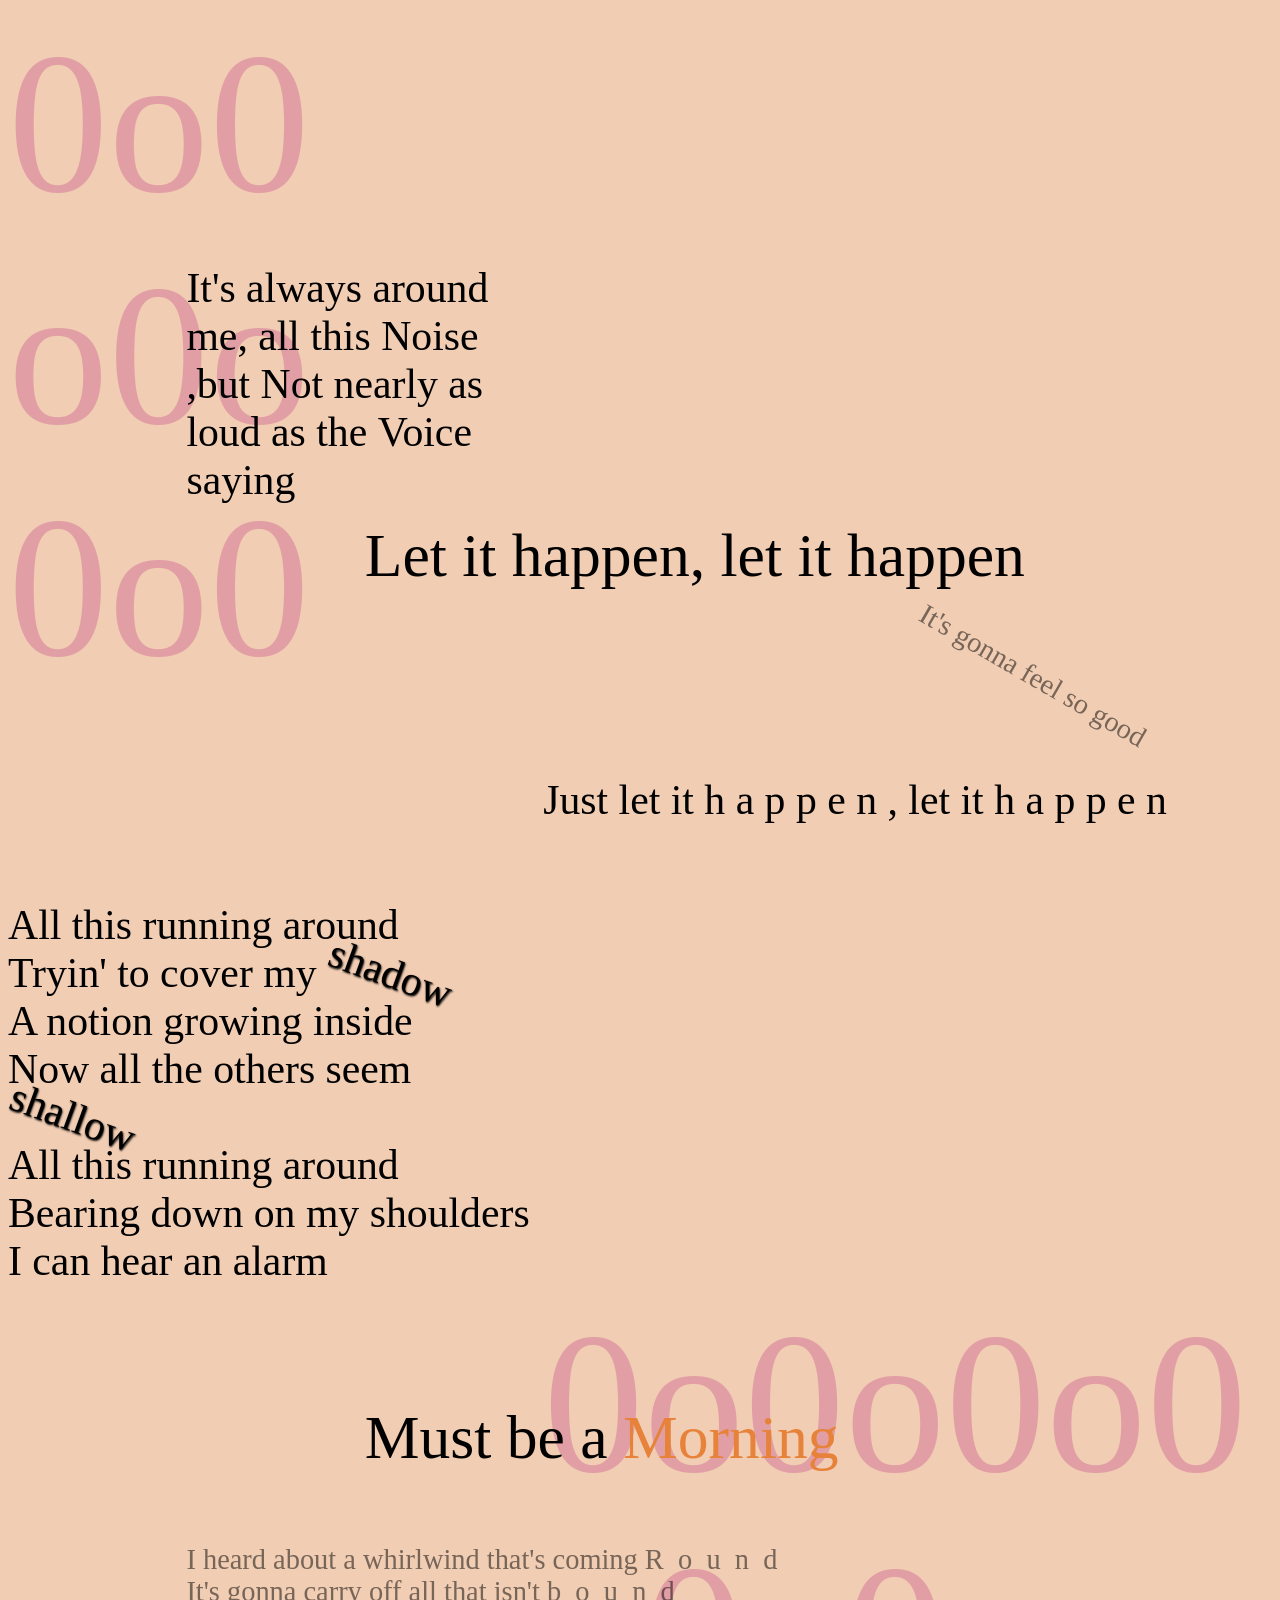
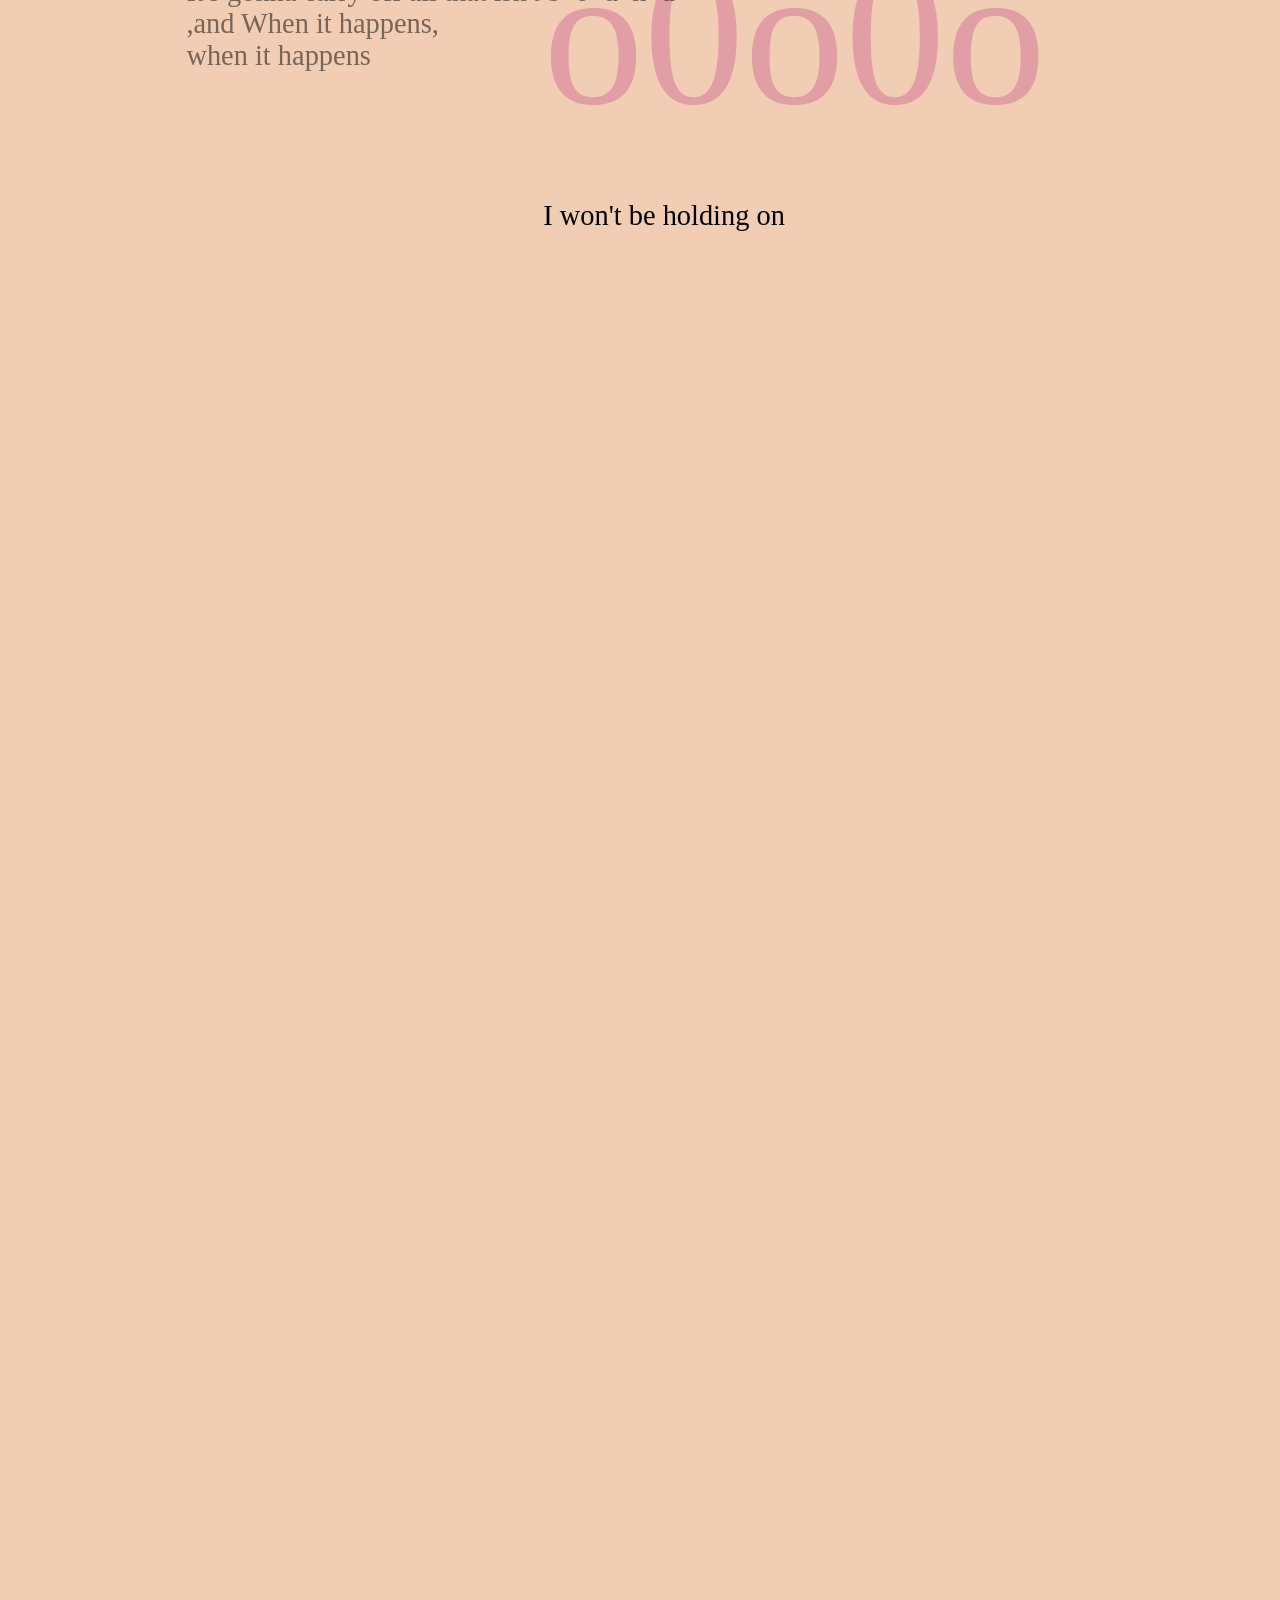
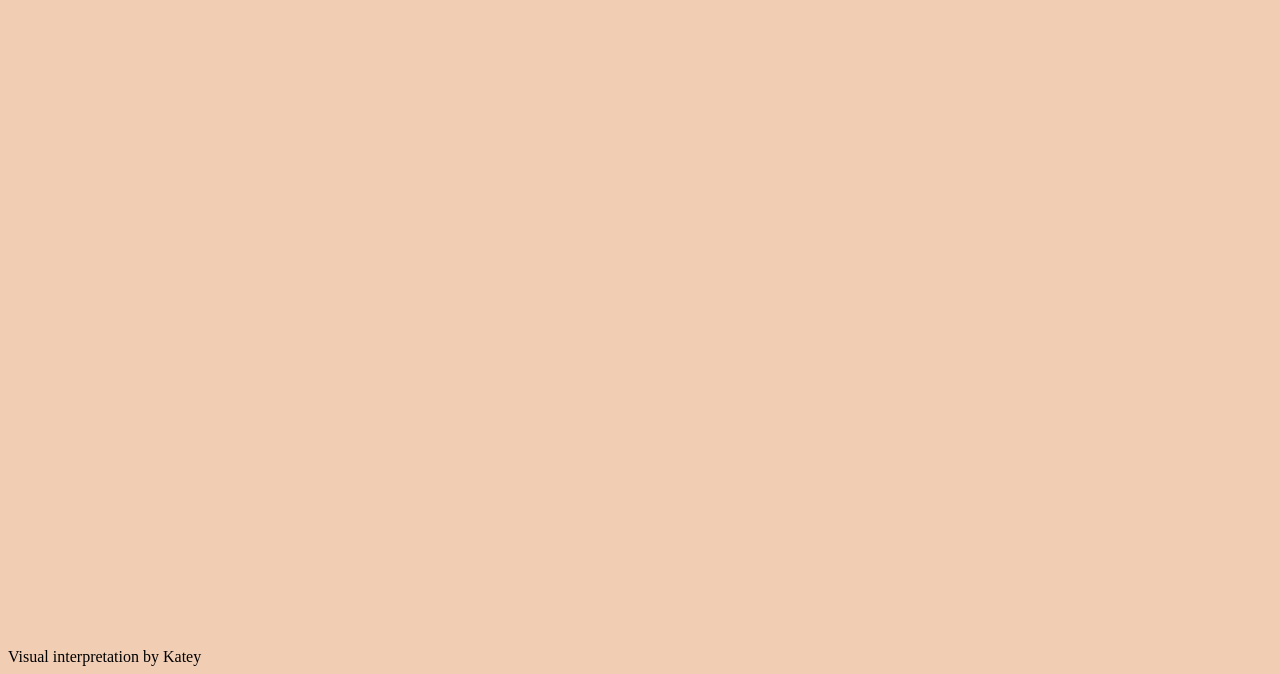
==== letithappen/index.html @ fb144a27 "let it happen" ====
<!doctype html>
<html lang="en">
  <head>
    <meta charset="UTF-8" />
    <meta name="viewport" content="width=device-width, initial-scale=1.0" />
    <meta http-equiv="X-UA-Compatible" content="ie=edge" />
    <title>Let it happen</title>
    <link rel="stylesheet" href="letithappen.css" />
    <meta name="copyright" content="Design by …" />
    <meta name="description" content="…" />
    <meta name="keywords" content="…" />
  </head>
  <body>
    <!-- <header>Let it happen Tame Impala</header> -->

    <main>
      <eerste-beat>0o0o0o0o0</eerste-beat>

      <couplet-een>
        It's always around me, all this <span>Noise</span> <br />

        ,but Not nearly as loud as the <span>Voice</span> <br />
        saying
      </couplet-een>

      <eerste-refrein> Let it happen, let it happen </eerste-refrein>

      <zacht-refrein> It's gonna feel so good </zacht-refrein>

      <tweede-refrein>
        Just let it <span>happen</span>, let it <span>happen</span>
      </tweede-refrein>

      <couplet-twee>
        All this running around <br />
        Tryin' to cover my <span>shadow</span> <br />
        A notion growing inside <br />
        Now all the others seem <span>shallow</span> <br />
        All this running around <br />
        Bearing down on my shoulders <br />
        I can hear an alarm<br />
      </couplet-twee>

      <p>Must be a <span> Morning</span></p>

      <tweede-beat>0o0o0o0o0o0o</tweede-beat>

      <couplet-drie>
        I heard about a whirlwind that's coming <span>Round</span> <br />
        It's gonna carry off all that isn't <span>bound</span> <br />
        ,and When it happens,<br />
        when it happens <br />
      </couplet-drie>

      <zacht-couplet> I won't be holding on </zacht-couplet>

      <!-- So let it
      happen, let it happen All this running around I can't fight it much longer
      Something's tryin' to get out And it's never been closer If my take-off
      fails Make up some other story But if I never come back Tell my mother I'm
      sorry (I cannot vanish, you will not scare me) (Try to get through it, try
      to push through it) (You were not thinking that I will not do it) (They be
      lovin' someone and I'm another story) (Take the next ticket, get the next
      train) (Why would I do it?) (Anyone'd think that-) (I cannot vanish, you
      will not scare me) (Try to get through it, try to push through it) (You
      were not thinking that I will not do it) (They be lovin' someone and I'm
      another story) (Take the next ticket, get the next train) (Why would I do
      it?) (Anyone'd think that-) (I cannot vanish, you will not scare me) (Try
      to get through it, try to push through it) (You were not thinking that I
      will not do it) (They be lovin' someone and I'm another story) (Take the
      next ticket, get the next train) (Why would I do it?) (Anyone'd think
      that-) Baby, now I'm ready, moving on Oh, but maybe I was ready all along
      Oh, I'm ready for the moment and the sound Oh, but maybe I was ready all
      along Baby, now I'm ready, moving on Oh, but maybe I was ready all along
      Oh, I'm ready for the moment and the sound Oh, but maybe I was ready all
      along  -->
    </main>
    <footer>Visual interpretation by Katey</footer>
  </body>
</html>
---- letithappen/letithappen.css ----
/* MARK: fonts */
@font-face {
  font-family: "Seraphs";
  src: url("style/SeraphsVF.woff2") format("woff2"); /* Modern Browsers */
}

html {
  color-scheme: light dark;

  --bg: light-dark(#f1cdb3, rgb(0, 0, 0));
  --color: light-dark(rgb(0, 0, 0), #f1cdb3);
  --accent-color: #cc7743;
  --border-width: 0.1em;

  --whitespace: 2em;
  --whitespace-s: 1em;
  --whitespace-xs: 0.5em;

  /* MARK: textgrootte klein=0 groot=6 */
  --step-0: clamp(1rem, 0.9167rem + 0.3704vw, 1.25rem);
  --step-1: clamp(1.2rem, 0.975rem + 1vw, 1.875rem);
  --step-2: clamp(1.44rem, 0.9825rem + 2.0333vw, 2.8125rem);
  --step-3: clamp(1.728rem, 0.8978rem + 3.69vw, 4.2188rem);
  --step-4: clamp(2.0736rem, 0.6554rem + 6.303vw, 6.3281rem);
  --step-5: clamp(2.4883rem, 0.1537rem + 10.3761vw, 9.4922rem);
  --step-6: clamp(2.986rem, -0.7648rem + 16.6701vw, 14.2383rem);
}

body {
  font-family: "Seraphs";
  background-color: var(--bg);
  color: var(--color);
}

/**************************
* MARK: Typografie
**************************/
main {
  min-height: 100vh;

  span {
    font-variation-settings:
      "wght" 100,
      "SRFS" 13;
  }

  eerste-beat {
    font-size: var(--step-6);
    color: #d37196;
    margin: 0;

    font-variation-settings:
      "wght" 200,
      "SRFS" 29;
    font-feature-settings: "tnum";

    grid-column-start: 1;
    grid-column-end: 3;
    grid-row-start: 1;
    grid-row-end: 4;

    overflow-wrap: anywhere;
    opacity: 0.5;
    z-index: -1;
  }
  /* https://developer.mozilla.org/en-US/docs/Web/CSS/Reference/Properties/opacity */
  /* https://developer.mozilla.org/en-US/docs/Web/CSS/Reference/Properties/z-index */
  /* https://developer.mozilla.org/en-US/docs/Web/CSS/Guides/Animations/Using */

  tweede-beat {
    font-size: var(--step-6);
    color: #d37196;
    margin: 0;

    font-variation-settings:
      "wght" 200,
      "SRFS" 29;
    font-feature-settings: "tnum";

    grid-column-start: 4;
    grid-column-end: 7;

    grid-row-start: 6;
    grid-row-end: 9;

    overflow-wrap: anywhere;
    opacity: 0.5;
    z-index: -1;
  }

  h3 {
    font-size: var(--step-2);
  }

  h4 {
    font-size: var(--step-2);
    letter: spacing 10%;
  }

  couplet-een {
    font-size: var(--step-2);
    grid-column-start: 2;
    grid-column-end: 4;

    grid-row-start: 2;
    grid-row-end: 3;
  }

  eerste-refrein {
    font-size: var(--step-3);
    font-variation-settings:
      "wght" 200,
      "SRFS" 27;

    grid-column-start: 3;
    grid-column-end: 7;

    grid-row-start: 3;
    grid-row-end: 4;
  }

  zacht-refrein {
    font-size: var(--step-1);
    font-width: 100;
    rotate: 30deg;
    opacity: 0.5;

    font-variation-settings:
      "wght" 100,
      "SRFS" 38;

    grid-column-start: 5;
    grid-column-end: 7;

    grid-row-start: 3;
    grid-row-end: 7;
    padding-top: 6em;
  }

  tweede-refrein {
    font-size: var(--step-2);
    font-variation-settings:
      "wght" 200,
      "SRFS" 27;

    grid-column-start: 4;
    grid-column-end: 7;

    grid-row-start: 4;
    grid-row-end: 5;

    span {
      letter-spacing: 0.25em;
    }
  }

  couplet-twee {
    font-variation-settings:
      "wght" 100,
      "SRFS" 1;
    font-size: var(--step-2);
    grid-column-start: 1;
    grid-column-end: 4;

    grid-row-start: 4;
    grid-row-end: 5;
    padding-top: 3em;

    span {
      text-shadow: 1px 1px 2px black;
      display: inline-block;
      rotate: 20deg;
      font-variation-settings:
        "wght" 134,
        "SRFS" 1;
    }
  }
  /* https://developer.mozilla.org/en-US/docs/Web/CSS/Reference/Properties/text-shadow */

  p {
    font-size: var(--step-3);
    font-variation-settings:
      "wght" 123,
      "SRFS" 0;

    grid-column-start: 3;
    grid-column-end: 6;

    grid-row-start: 5;
    grid-row-end: 6;
    padding-top: 5em;

    span {
      color: #e7823a;
      font-variation-settings:
        "wght" 200,
        "SRFS" 23;
      motion-rotation: 20deg;
    }
  }

  couplet-drie {
    font-size: var(--step-1);
    opacity: 0.5;
    font-variation-settings:
      "wght" 123,
      "SRFS" 54;

    grid-column-start: 2;
    grid-column-end: 6;

    grid-row-start: 7;
    grid-row-end: 8;

    span {
      letter-spacing: 0.5em;
    }
  }

  zacht-couplet {
    font-size: var(--step-1);
    font-variation-settings:
      "wght" 200,
      "SRFS" 14;

    grid-column-start: 4;
    grid-column-end: 7;

    grid-row-start: 8;
    grid-row-end: 9;
    /* padding-top: 0.5em; */
  }
}

/**************************
* MARK: Mobile grid
**************************/
/* main {
  grid-template-columns: repeat(6, 1fr);
  grid-template-rows: ;
} */

/**************************
* MARK: Laptop grid
**************************/

@media (width > 60em) {
  main {
    display: grid;
    /* grid-template-columns: repeat(5, 1fr);
    grid-template-rows: repeat(9, 1fr); */
    grid-template-columns: repeat(5, minmax(0, 16rem));
    grid-template-rows: repeat(15, 16rem);
  }
}
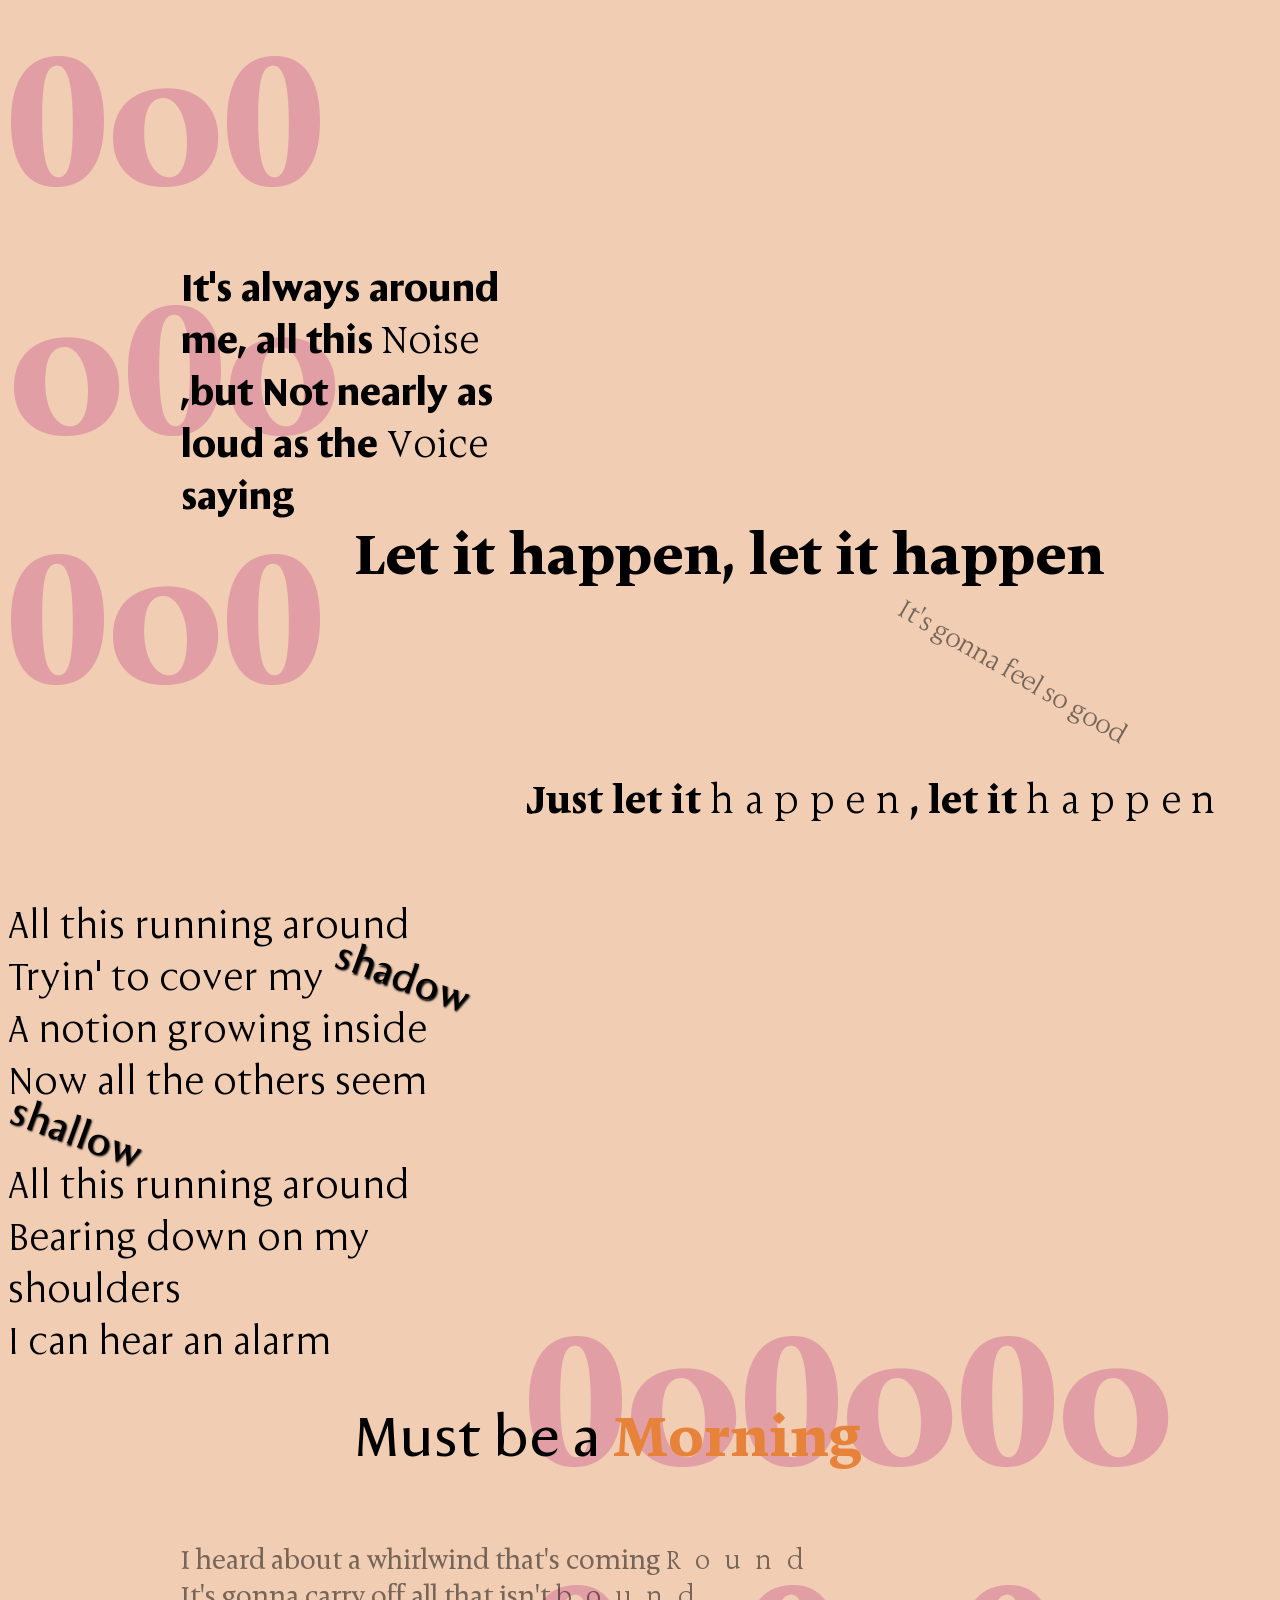
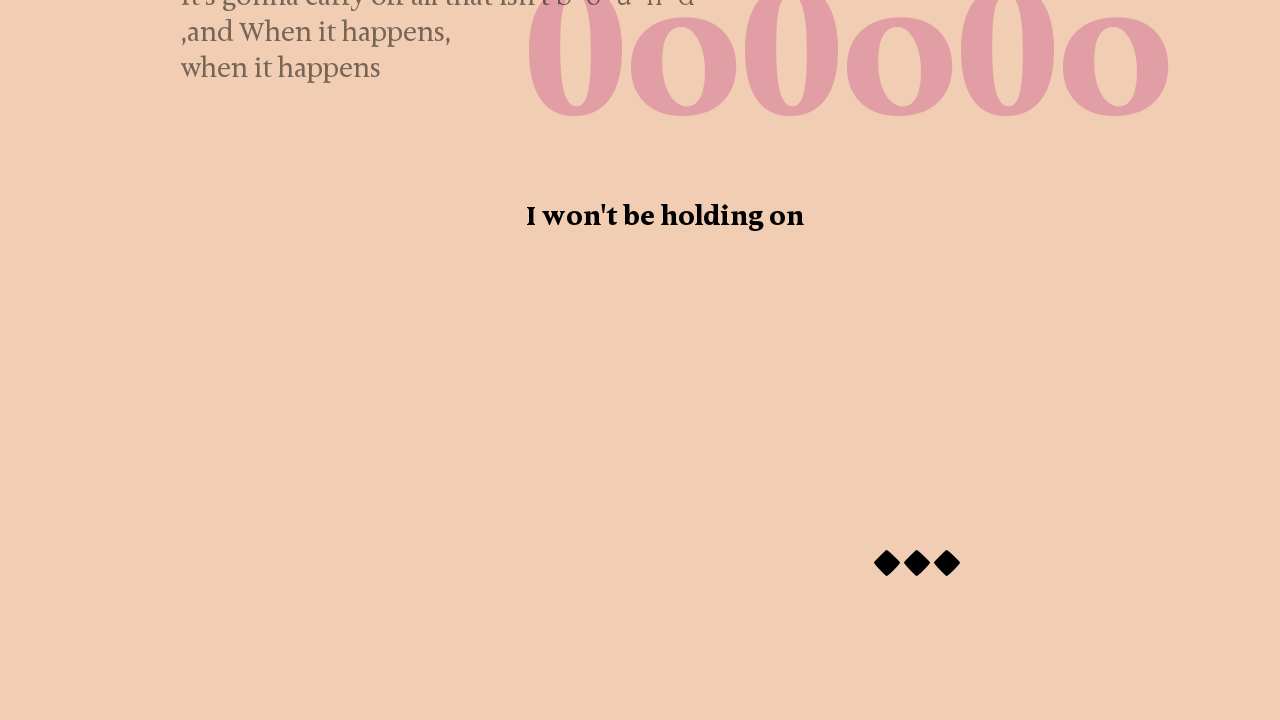
==== commit 6129df68: "Voor het verwijderen van  overige en dubbele css" ====
--- a/letithappen/index.html
+++ b/letithappen/index.html
@@ -5,8 +5,8 @@
     <meta name="viewport" content="width=device-width, initial-scale=1.0" />
     <meta http-equiv="X-UA-Compatible" content="ie=edge" />
     <title>Let it happen</title>
-    <link rel="stylesheet" href="letithappen.css" />
-    <meta name="copyright" content="Design by …" />
+    <link rel="stylesheet" href="../CSS/letithappen.css" />
+    <meta name="copyright" content="Design by Katey Brinckman" />
     <meta name="description" content="…" />
     <meta name="keywords" content="…" />
   </head>
@@ -54,27 +54,7 @@
 
       <zacht-couplet> I won't be holding on </zacht-couplet>
 
-      <!-- So let it
-      happen, let it happen All this running around I can't fight it much longer
-      Something's tryin' to get out And it's never been closer If my take-off
-      fails Make up some other story But if I never come back Tell my mother I'm
-      sorry (I cannot vanish, you will not scare me) (Try to get through it, try
-      to push through it) (You were not thinking that I will not do it) (They be
-      lovin' someone and I'm another story) (Take the next ticket, get the next
-      train) (Why would I do it?) (Anyone'd think that-) (I cannot vanish, you
-      will not scare me) (Try to get through it, try to push through it) (You
-      were not thinking that I will not do it) (They be lovin' someone and I'm
-      another story) (Take the next ticket, get the next train) (Why would I do
-      it?) (Anyone'd think that-) (I cannot vanish, you will not scare me) (Try
-      to get through it, try to push through it) (You were not thinking that I
-      will not do it) (They be lovin' someone and I'm another story) (Take the
-      next ticket, get the next train) (Why would I do it?) (Anyone'd think
-      that-) Baby, now I'm ready, moving on Oh, but maybe I was ready all along
-      Oh, I'm ready for the moment and the sound Oh, but maybe I was ready all
-      along Baby, now I'm ready, moving on Oh, but maybe I was ready all along
-      Oh, I'm ready for the moment and the sound Oh, but maybe I was ready all
-      along  -->
+      <eind-punt> ... </eind-punt>
     </main>
-    <footer>Visual interpretation by Katey</footer>
   </body>
 </html>
--- a/CSS/letithappen.css
+++ b/CSS/letithappen.css
@@ -0,0 +1,258 @@
+/* MARK: fonts */
+@font-face {
+  font-family: "Seraphs";
+  src: url("../assets/style/SeraphsVF.woff2") format("woff2"); /* Modern Browsers */
+}
+
+html {
+  color-scheme: light dark;
+
+  --bg: light-dark(#f1cdb3, rgb(0, 0, 0));
+  --color: light-dark(rgb(0, 0, 0), #f1cdb3);
+  --accent-color: #cc7743;
+  --border-width: 0.1em;
+
+  --whitespace: 2em;
+  --whitespace-s: 1em;
+  --whitespace-xs: 0.5em;
+
+  /* MARK: textgrootte klein=0 groot=6 */
+  --step-0: clamp(1rem, 0.9167rem + 0.3704vw, 1.25rem);
+  --step-1: clamp(1.2rem, 0.975rem + 1vw, 1.875rem);
+  --step-2: clamp(1.44rem, 0.9825rem + 2.0333vw, 2.8125rem);
+  --step-3: clamp(1.728rem, 0.8978rem + 3.69vw, 4.2188rem);
+  --step-4: clamp(2.0736rem, 0.6554rem + 6.303vw, 6.3281rem);
+  --step-5: clamp(2.4883rem, 0.1537rem + 10.3761vw, 9.4922rem);
+  --step-6: clamp(2.986rem, -0.7648rem + 16.6701vw, 14.2383rem);
+}
+
+body {
+  font-family: "Seraphs";
+  background-color: var(--bg);
+  color: var(--color);
+}
+
+/**************************
+* MARK: Typografie
+**************************/
+main {
+  min-height: 100vh;
+
+  span {
+    font-variation-settings:
+      "wght" 100,
+      "SRFS" 13;
+  }
+
+  eerste-beat {
+    font-size: var(--step-6);
+    color: #d37196;
+    margin: 0;
+
+    font-variation-settings:
+      "wght" 200,
+      "SRFS" 29;
+    font-feature-settings: "tnum";
+
+    grid-column-start: 1;
+    grid-column-end: 3;
+    grid-row-start: 1;
+    grid-row-end: 4;
+
+    overflow-wrap: anywhere;
+    opacity: 0.5;
+    z-index: -1;
+  }
+  /* https://developer.mozilla.org/en-US/docs/Web/CSS/Reference/Properties/opacity */
+  /* https://developer.mozilla.org/en-US/docs/Web/CSS/Reference/Properties/z-index */
+  /* https://developer.mozilla.org/en-US/docs/Web/CSS/Guides/Animations/Using */
+
+  tweede-beat {
+    font-size: var(--step-6);
+    color: #d37196;
+    margin: 0;
+
+    font-variation-settings:
+      "wght" 200,
+      "SRFS" 29;
+    font-feature-settings: "tnum";
+
+    grid-column-start: 4;
+    grid-column-end: 7;
+
+    grid-row-start: 6;
+    grid-row-end: 9;
+
+    overflow-wrap: anywhere;
+    opacity: 0.5;
+    z-index: -1;
+  }
+
+  h3 {
+    font-size: var(--step-2);
+  }
+
+  h4 {
+    font-size: var(--step-2);
+    letter-spacing: 10%;
+  }
+
+  couplet-een {
+    font-size: var(--step-2);
+    grid-column-start: 2;
+    grid-column-end: 4;
+
+    grid-row-start: 2;
+    grid-row-end: 3;
+  }
+
+  eerste-refrein {
+    font-size: var(--step-3);
+    font-variation-settings:
+      "wght" 200,
+      "SRFS" 27;
+
+    grid-column-start: 3;
+    grid-column-end: 7;
+
+    grid-row-start: 3;
+    grid-row-end: 4;
+  }
+
+  zacht-refrein {
+    font-size: var(--step-1);
+    font-width: 100;
+    rotate: 30deg;
+    opacity: 0.5;
+
+    font-variation-settings:
+      "wght" 100,
+      "SRFS" 38;
+
+    grid-column-start: 5;
+    grid-column-end: 7;
+
+    grid-row-start: 3;
+    grid-row-end: 7;
+    padding-top: 6em;
+  }
+
+  tweede-refrein {
+    font-size: var(--step-2);
+    font-variation-settings:
+      "wght" 200,
+      "SRFS" 27;
+
+    grid-column-start: 4;
+    grid-column-end: 7;
+
+    grid-row-start: 4;
+    grid-row-end: 5;
+
+    span {
+      letter-spacing: 0.25em;
+    }
+  }
+
+  couplet-twee {
+    font-variation-settings:
+      "wght" 100,
+      "SRFS" 1;
+    font-size: var(--step-2);
+    grid-column-start: 1;
+    grid-column-end: 4;
+
+    grid-row-start: 4;
+    grid-row-end: 5;
+    padding-top: 3em;
+
+    span {
+      text-shadow: 1px 1px 2px black;
+      display: inline-block;
+      rotate: 20deg;
+      font-variation-settings:
+        "wght" 134,
+        "SRFS" 1;
+    }
+  }
+  /* https://developer.mozilla.org/en-US/docs/Web/CSS/Reference/Properties/text-shadow */
+
+  p {
+    font-size: var(--step-3);
+    font-variation-settings:
+      "wght" 123,
+      "SRFS" 0;
+
+    grid-column-start: 3;
+    grid-column-end: 6;
+
+    grid-row-start: 5;
+    grid-row-end: 6;
+    padding-top: 5em;
+
+    span {
+      color: #e7823a;
+      font-variation-settings:
+        "wght" 200,
+        "SRFS" 23;
+      motion-rotation: 20deg;
+    }
+  }
+
+  couplet-drie {
+    font-size: var(--step-1);
+    opacity: 0.5;
+    font-variation-settings:
+      "wght" 123,
+      "SRFS" 54;
+
+    grid-column-start: 2;
+    grid-column-end: 6;
+
+    grid-row-start: 7;
+    grid-row-end: 8;
+
+    span {
+      letter-spacing: 0.5em;
+    }
+  }
+
+  zacht-couplet {
+    font-size: var(--step-1);
+    font-variation-settings:
+      "wght" 200,
+      "SRFS" 14;
+
+    grid-column-start: 4;
+    grid-column-end: 7;
+
+    grid-row-start: 8;
+    grid-row-end: 9;
+    /* padding-top: 0.5em; */
+  }
+
+  eind-punt {
+    font-size: var(--step-5);
+    font-variation-settings:
+      "wght" 200,
+      "SRFS" 2;
+
+    grid-column-start: 6;
+    grid-column-end: 7;
+
+    grid-row-start: 9;
+    grid-row-end: 10;
+  }
+}
+
+/**************************
+* MARK: Laptop grid
+**************************/
+
+@media (width > 60em) {
+  main {
+    display: grid;
+    grid-template-columns: repeat(5, minmax(0, 16rem));
+    grid-template-rows: repeat(9, 16rem);
+  }
+}
